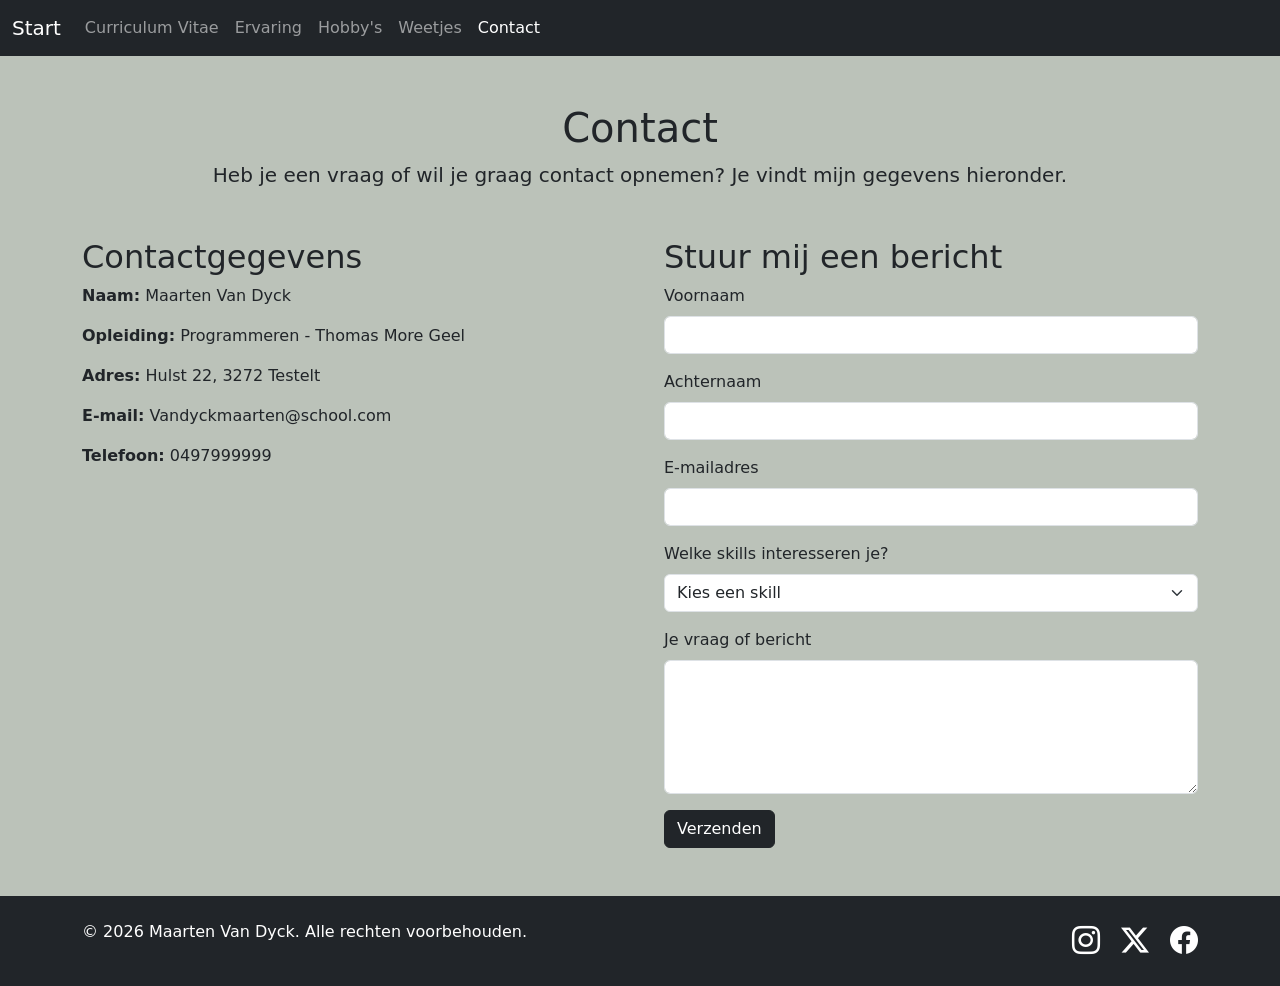
==== Project 2/contact.html @ 7f58add3 "Contact pagina afgewerkt" ====
<!doctype html>
<html lang="en">
  <head>
    <meta charset="utf-8" />
    <meta name="viewport" content="width=device-width, initial-scale=1" />
    <title>Contact</title>
    <link
      href="https://cdn.jsdelivr.net/npm/bootstrap@5.3.8/dist/css/bootstrap.min.css"
      rel="stylesheet"
      integrity="sha384-sRIl4kxILFvY47J16cr9ZwB07vP4J8+LH7qKQnuqkuIAvNWLzeN8tE5YBujZqJLB"
      crossorigin="anonymous"
    />
    <link rel="stylesheet" href="css/style.css" />
    <link
      rel="stylesheet"
      href="https://cdn.jsdelivr.net/npm/bootstrap-icons@1.13.2/font/bootstrap-icons.min.css"
    />
  </head>
  <body class="min-vh-100 d-flex flex-column">
    <nav class="navbar navbar-expand-lg navbar-dark bg-dark">
      <div class="container-fluid">
        <a class="navbar-brand" href="index.html">Start</a>
        <button
          class="navbar-toggler"
          type="button"
          data-bs-toggle="collapse"
          data-bs-target="#navbarSupportedContent"
          aria-controls="navbarSupportedContent"
          aria-expanded="false"
          aria-label="Toggle navigation"
        >
          <span class="navbar-toggler-icon"></span>
        </button>
        <div class="collapse navbar-collapse" id="navbarSupportedContent">
          <ul class="navbar-nav me-auto mb-2 mb-lg-0">
            <li class="nav-item">
              <a class="nav-link" href="curriculum_vitae.html"
                >Curriculum Vitae</a
              >
            </li>
            <li class="nav-item">
              <a class="nav-link" href="ervaring.html">Ervaring</a>
            </li>
            <li class="nav-item">
              <a class="nav-link" href="hobby.html">Hobby's</a>
            </li>
            <li class="nav-item">
              <a class="nav-link" href="weetjes.html">Weetjes</a>
            </li>
            <li class="nav-item">
              <a class="nav-link active" aria-current="page" href="contact.html"
                >Contact</a
              >
            </li>
          </ul>
        </div>
      </div>
    </nav>

    <main class="container py-5 flex-grow-1">
      <section class="text-center mb-5">
        <h1>Contact</h1>
        <p class="lead">
          Heb je een vraag of wil je graag contact opnemen? Je vindt mijn
          gegevens hieronder.
        </p>
      </section>

      <div class="row g-5">
        <section class="col-md-6">
          <h2>Contactgegevens</h2>
          <p><strong>Naam:</strong> Maarten Van Dyck</p>
          <p><strong>Opleiding:</strong> Programmeren - Thomas More Geel</p>
          <p><strong>Adres:</strong> Hulst 22, 3272 Testelt</p>
          <p><strong>E-mail:</strong> Vandyckmaarten@school.com</p>
          <p><strong>Telefoon:</strong> 0497999999</p>
        </section>

        <section class="col-md-6">
          <h2>Stuur mij een bericht</h2>
          <form action="https://tm-statweb.be/forms.php" method="post">
            <div class="mb-3">
              <label for="voornaam" class="form-label">Voornaam</label>
              <input
                type="text"
                class="form-control"
                id="voornaam"
                name="voornaam"
                required
              />
            </div>

            <div class="mb-3">
              <label for="achternaam" class="form-label">Achternaam</label>
              <input
                type="text"
                class="form-control"
                id="achternaam"
                name="achternaam"
                required
              />
            </div>
            <div class="mb-3">
              <label for="email" class="form-label">E-mailadres</label>
              <input
                type="email"
                class="form-control"
                id="email"
                name="email"
                required
              />
            </div>
            <div class="mb-3">
              <label for="skills" class="form-label">
                Welke skills interesseren je?
              </label>
              <select class="form-select" id="skills" name="skills" required>
                <option value="" selected disabled>Kies een skill</option>
                <option value="HTML">HTML</option>
                <option value="CSS">CSS</option>
                <option value="C#">C#</option>
                <option value="Databases">Databases</option>
                <option value="Anders">Andere</option>
              </select>
            </div>
            <div class="mb-3">
              <label for="bericht" class="form-label"
                >Je vraag of bericht</label
              >
              <textarea
                class="form-control"
                id="bericht"
                name="bericht"
                rows="5"
                required
              ></textarea>
            </div>

            <button type="submit" class="btn btn-dark">Verzenden</button>
          </form>
        </section>
      </div>
    </main>

    <footer class="bg-dark text-white py-4 mt-auto">
      <div class="container">
        <div class="row">
          <div class="col-md-6 text-center text-md-start">
            <p class="mb-0">
              &copy; 2026 Maarten Van Dyck. Alle rechten voorbehouden.
            </p>
          </div>

          <div class="col-md-6 text-center text-md-end">
            <a
              href="https://www.instagram.com/maarten_vandyck/"
              class="text-white text-decoration-none"
              ><i class="bi bi-instagram fs-3 me-3"></i
            ></a>
            <i class="bi bi-twitter-x fs-3 me-3"></i>
            <i class="bi bi-facebook fs-3"></i>
          </div>
        </div>
      </div>
    </footer>

    <script
      src="https://cdn.jsdelivr.net/npm/bootstrap@5.3.8/dist/js/bootstrap.bundle.min.js"
      integrity="sha384-FKyoEForCGlyvwx9Hj09JcYn3nv7wiPVlz7YYwJrWVcXK/BmnVDxM+D2scQbITxI"
      crossorigin="anonymous"
    ></script>
  </body>
</html>
---- Project 2/css/style.css ----
/* Homepage */
.hero-foto {
    width: 200px;
    height: 200px;
    object-fit: cover;
}

.card-img-top {
    height: 230px;
    object-fit: cover;
}

/* Algemene stijl */
body {
    background-color: #BBC2B9;
}


/* Carrousel */


.skill-logo {
    width: 100px;
    height: 90px;
    object-fit: contain;
}

/* Persoonlijk blok */
.persoonlijk-blok {
    background-color: #D5DAD2;
    border-radius: 12px;
}

/* ervaring */
.ervaring-logo {
    width: 90px;
    height: 90px;
    object-fit: contain;
    margin: 0 auto 15px;
}

/* Afbeeldingen hobby */
#carouselExampleCaptions .carousel-item img {
    height: 250px;
    object-fit: contain;
}

#carouselExampleCaptions .carousel-indicators {
    bottom: 50px;
}

#carouselExampleCaptions .carousel-control-prev {
    left: 20%;
}

#carouselExampleCaptions .carousel-control-next {
    right: 20%;
}
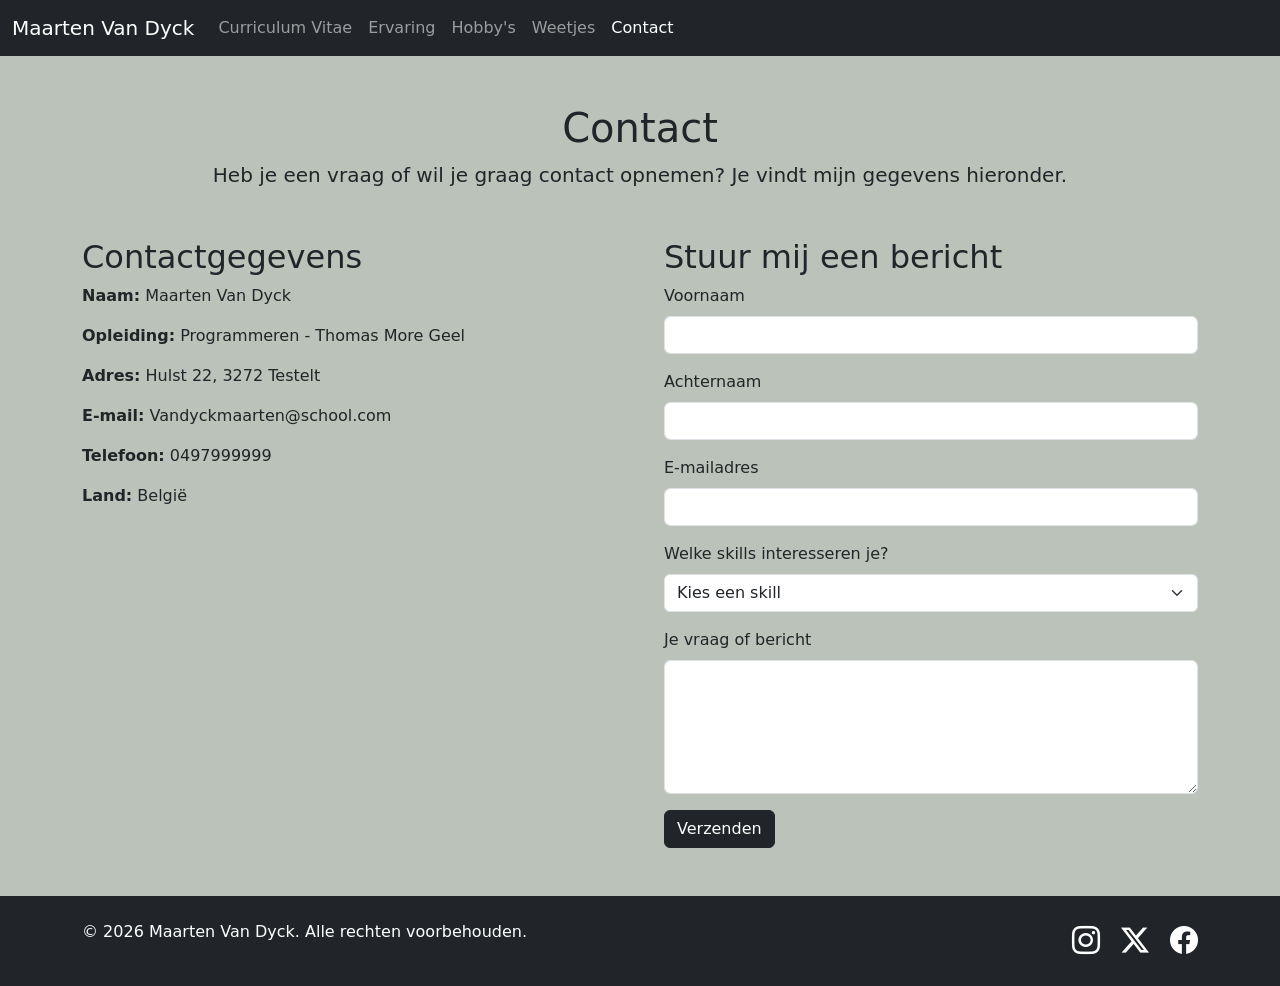
==== commit db48a9ca: "Verbeterde navbar" ====
--- a/Project 2/contact.html
+++ b/Project 2/contact.html
@@ -19,7 +19,7 @@
   <body class="min-vh-100 d-flex flex-column">
     <nav class="navbar navbar-expand-lg navbar-dark bg-dark">
       <div class="container-fluid">
-        <a class="navbar-brand" href="index.html">Start</a>
+        <a class="navbar-brand" href="index.html">Maarten Van Dyck</a>
         <button
           class="navbar-toggler"
           type="button"
@@ -74,6 +74,7 @@
           <p><strong>Adres:</strong> Hulst 22, 3272 Testelt</p>
           <p><strong>E-mail:</strong> Vandyckmaarten@school.com</p>
           <p><strong>Telefoon:</strong> 0497999999</p>
+          <p><strong>Land:</strong> België</p>
         </section>
 
         <section class="col-md-6">
